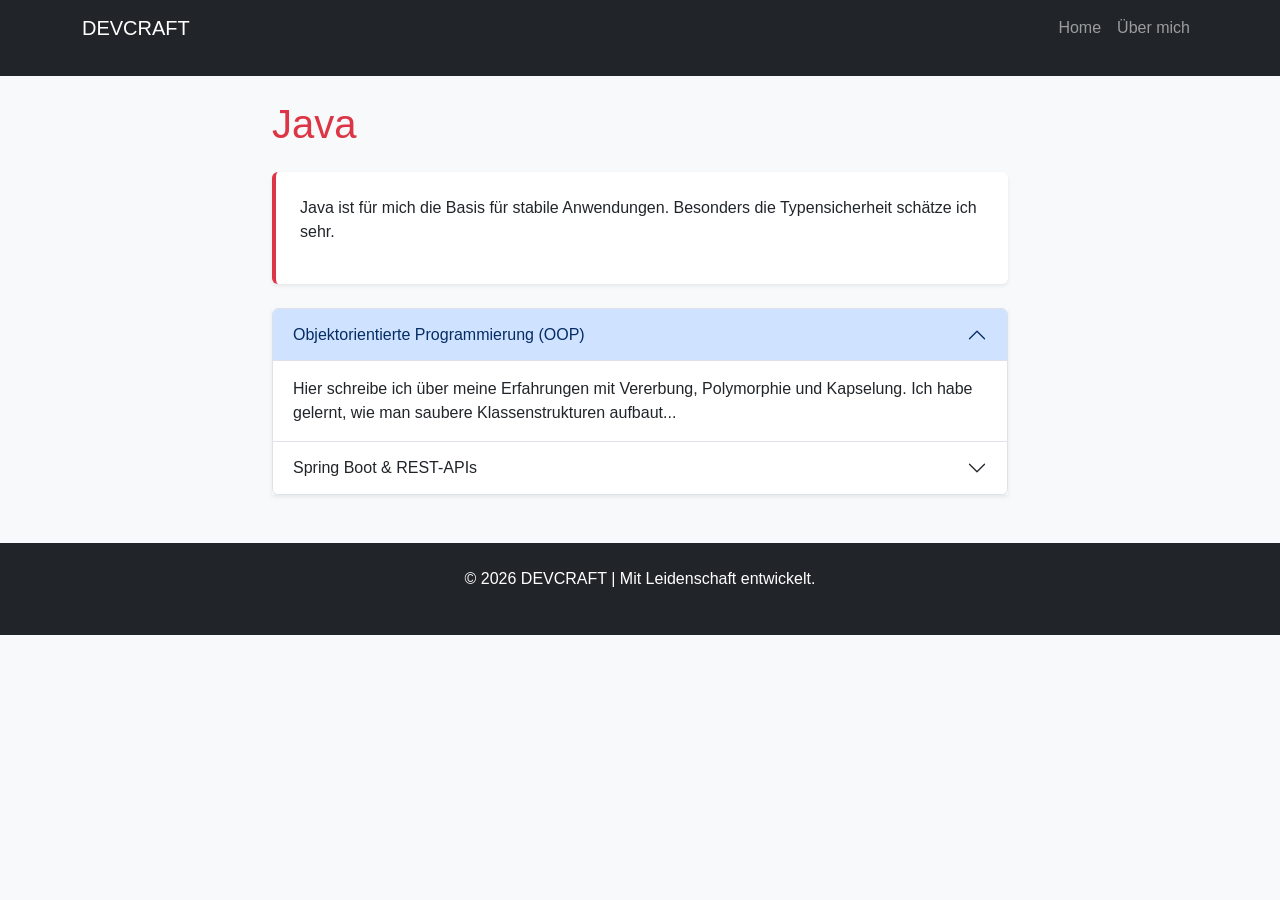
==== java.html @ 064e0e9d "Seite für mein Profilbild" ====
<!DOCTYPE html>
<html lang="de">
<head>
    <meta charset="UTF-8">

    <meta name="viewport" content="width=device-width, initial-scale=1.0">

    <title>Java | DEVCRAFT</title>

    <link href="https://cdn.jsdelivr.net/npm/bootstrap@5.3.0/dist/css/bootstrap.min.css" rel="stylesheet">

    <link rel="stylesheet" href="style.css">
</head>

<body class="bg-light">

<nav class="navbar navbar-expand-lg navbar-dark bg-dark sticky-top">
    <div class="container">
        <a class="navbar-brand" href="index.html">DEVCRAFT</a>
        <button class="navbar-toggler" type="button" data-bs-toggle="collapse" data-bs-target="#navbarNav">
            <span class="navbar-toggler-icon"></span>
        </button>
        <div class="collapse navbar-collapse" id="navbarNav">
            <ul class="navbar-nav ms-auto">
                <li class="nav-item"><a class="nav-link" href="index.html">Home</a></li>
                <li class="nav-item"><a class="nav-link" href="about-me.html">Über mich</a></li>
            </ul>
        </div>
    </div>
</nav>

<div class="container">
    <div class="row justify-content-center">
        <div class="col-lg-8">

            <h1 class="mb-4 mt-4"><span class="text-danger">Java</span></h1>

            <div class="mt-4 mb-4 p-4 bg-white rounded shadow-sm border-start border-danger border-4">
                <p>Java ist für mich die Basis für stabile Anwendungen. Besonders die Typensicherheit schätze ich
                    sehr.</p>
            </div>

            <div class="accordion shadow-sm" id="javaAccordion">
                <div class="accordion-item">
                    <h2 class="accordion-header">
                        <button class="accordion-button" type="button" data-bs-toggle="collapse"
                                data-bs-target="#topic1">
                            Objektorientierte Programmierung (OOP)
                        </button>
                    </h2>
                    <div id="topic1" class="accordion-collapse collapse show" data-bs-parent="#javaAccordion">
                        <div class="accordion-body">
                            Hier schreibe ich über meine Erfahrungen mit Vererbung, Polymorphie und Kapselung. Ich habe
                            gelernt, wie man saubere Klassenstrukturen aufbaut...
                        </div>
                    </div>
                </div>

                <div class="accordion-item">
                    <h2 class="accordion-header">
                        <button class="accordion-button collapsed" type="button" data-bs-toggle="collapse"
                                data-bs-target="#topic2">
                            Spring Boot & REST-APIs
                        </button>
                    </h2>
                    <div id="topic2" class="accordion-collapse collapse" data-bs-parent="#javaAccordion">
                        <div class="accordion-body">
                            In diesem Bereich habe ich an Backend-Services gearbeitet. Die Anbindung von Datenbanken via
                            JPA/Hibernate war ein zentraler Punkt...
                        </div>
                    </div>
                </div>
            </div>
        </div>
    </div>
</div>

<footer class="bg-dark text-white text-center py-4 mt-5">
    <div class="container">
        <p class="mb-0">&copy; 2026 DEVCRAFT | Mit Leidenschaft entwickelt.</p>
    </div>
</footer>

<script src="https://cdn.jsdelivr.net/npm/bootstrap@5.3.0/dist/js/bootstrap.bundle.min.js"></script>
</body>
</html>
---- style.css ----
html {
    box-sizing: border-box;
}

*, *::before, *::after {
    box-sizing: inherit;
}


body {
    font-family: 'Segoe UI', Tahoma, Geneva, Verdana, sans-serif;
}

.hero-section {
    background: #f8f9fa;
    padding: 100px 0;
}

.feature-icon {
    font-size: 2.5rem;
    color: #0d6efd;
}

footer {
    background: #212529;
    color: white;
    padding: 40px 0;
}

.container {
    margin-bottom: 20px;
}

#features .p-3 {
    transition: all 0.3s ease-in-out;
    border-radius: 10px;
    background-color: #f8f9fa;
}


#features .p-3:hover {
    transform: translateY(-10px);
    box-shadow: 0 10px 20px rgba(0, 0, 0, 0.1);
    background-color: #f8f9fa;
    cursor: pointer;
}

.about-image {
    border-radius: 20px;
    box-shadow: 0 10px 30px rgba(0, 0, 0, 0.1);
    max-width: 100%;
    height: auto;
}

.social-link {
    font-size: 1.5rem;
    color: #333;
    margin-right: 15px;
    transition: color 0.3s;
}

.social-link:hover {
    color: #0d6efd;
}

.hero-mini {
    background-color: #f8f9fa;
    padding: 60px 0;
}
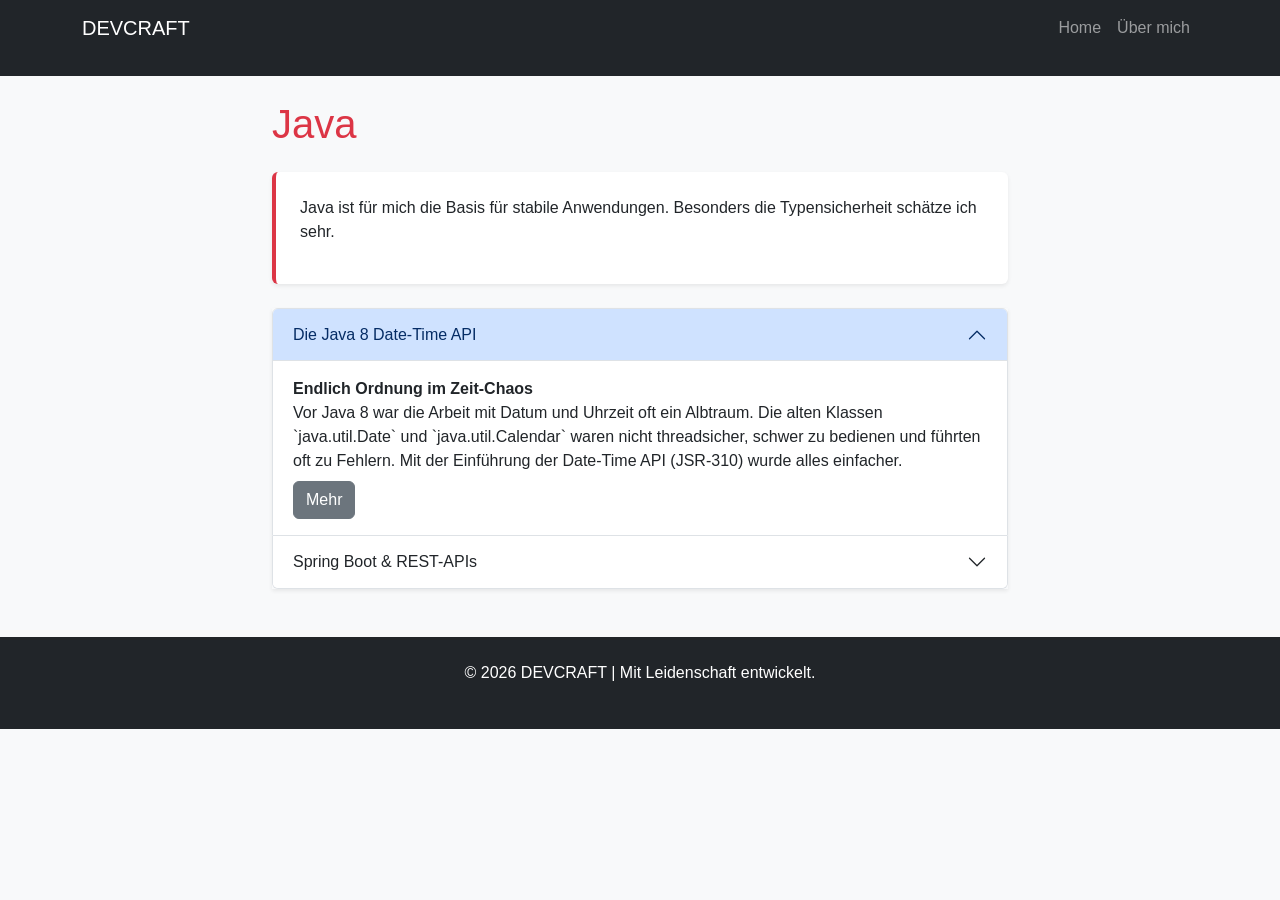
==== commit dc50b55a: "Neue Blog-Seiten" ====
--- a/java.html
+++ b/java.html
@@ -45,13 +45,16 @@
                     <h2 class="accordion-header">
                         <button class="accordion-button" type="button" data-bs-toggle="collapse"
                                 data-bs-target="#topic1">
-                            Objektorientierte Programmierung (OOP)
+                            Die Java 8 Date-Time API
                         </button>
                     </h2>
                     <div id="topic1" class="accordion-collapse collapse show" data-bs-parent="#javaAccordion">
                         <div class="accordion-body">
-                            Hier schreibe ich über meine Erfahrungen mit Vererbung, Polymorphie und Kapselung. Ich habe
-                            gelernt, wie man saubere Klassenstrukturen aufbaut...
+                            <div><strong>Endlich Ordnung im Zeit-Chaos</strong></div>
+                            Vor Java 8 war die Arbeit mit Datum und Uhrzeit oft ein Albtraum. Die alten Klassen `java.util.Date` und `java.util.Calendar` waren nicht threadsicher, schwer zu bedienen und führten oft zu Fehlern. Mit der Einführung der Date-Time API (JSR-310) wurde alles einfacher.
+                            <div class="mt-2">
+                                <a href="blog/java/blog-java-datetime.html" class="btn btn-secondary"><i class="bi bi-arrow-left"></i> Mehr</a>
+                            </div>
                         </div>
                     </div>
                 </div>
--- a/style.css
+++ b/style.css
@@ -67,4 +67,45 @@
 .hero-mini {
     background-color: #f8f9fa;
     padding: 60px 0;
+}
+
+.blog-header {
+    background: linear-gradient(rgba(0, 0, 0, 0.7), rgba(0, 0, 0, 0.7)), url('https://images.unsplash.com/photo-1501139083538-0139583c060f?auto=format&fit=crop&w=1200&q=80');
+    background-size: cover;
+    background-position: center;
+    color: white;
+    padding: 100px 0;
+}
+
+pre {
+    background-color: #f8f9fa;
+    padding: 15px;
+    border-radius: 8px;
+    border-left: 5px solid #0d6efd;
+    overflow-x: auto;
+}
+
+.sidebar-card {
+    border: none;
+    background-color: #f8f9fa;
+}
+
+.badge-java {
+    background-color: #e76f51;
+}
+
+
+.feature-box {
+    transition: all 0.3s ease;
+    border-radius: 10px;
+}
+
+.feature-box:hover {
+    background-color: #f8f9fa; /* Ganz dezenter Grauton beim Hover */
+    transform: translateY(-5px); /* Leichter Schwebe-Effekt */
+}
+
+/* Verhindert, dass der Link blau unterstrichen wird */
+.stretched-link::after {
+    z-index: 1;
 }
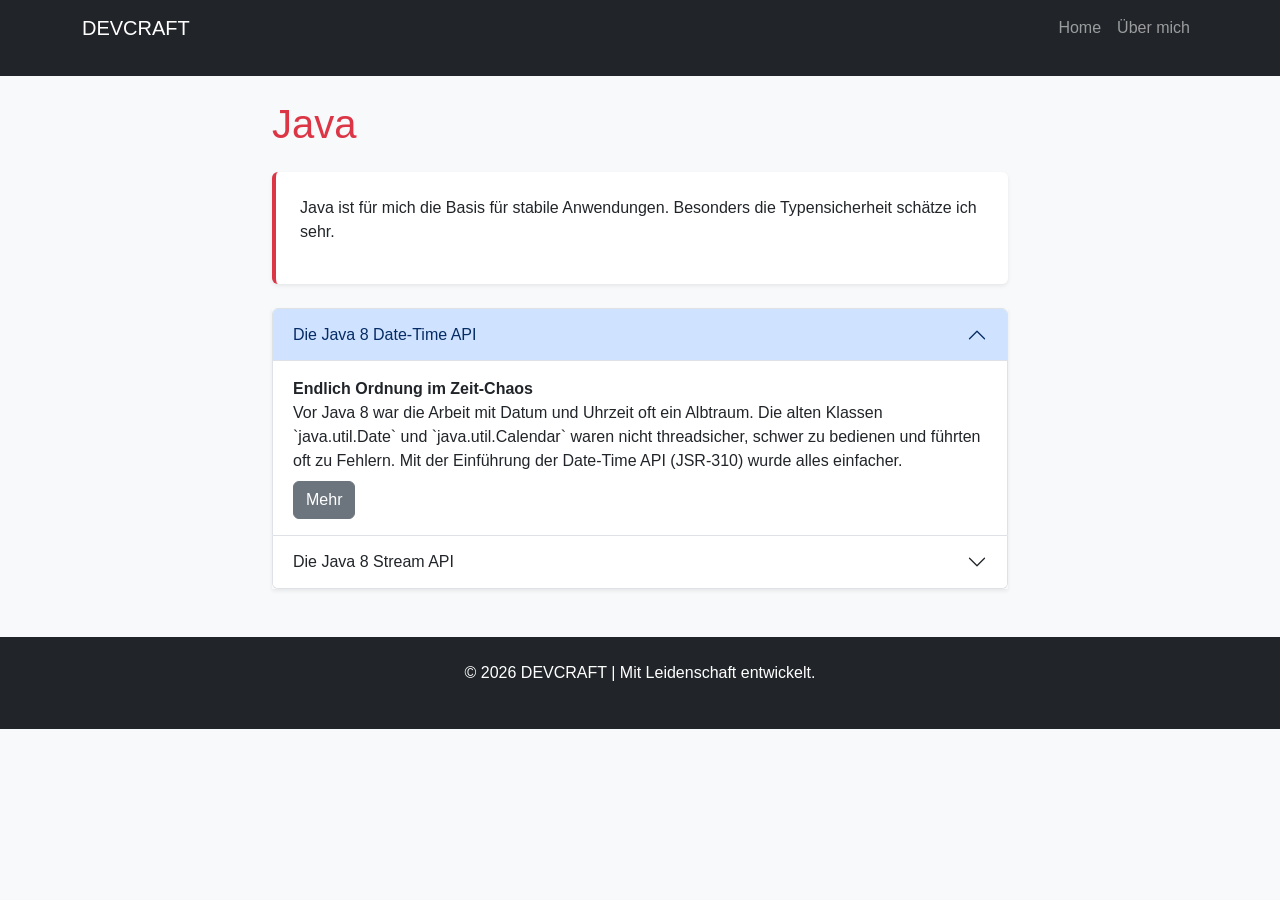
==== commit 11c984a8: "einige Verbesserungen" ====
--- a/java.html
+++ b/java.html
@@ -9,7 +9,7 @@
 
     <link href="https://cdn.jsdelivr.net/npm/bootstrap@5.3.0/dist/css/bootstrap.min.css" rel="stylesheet">
 
-    <link rel="stylesheet" href="style.css">
+    <link rel="stylesheet" href="css/style.css">
 </head>
 
 <body class="bg-light">
@@ -51,9 +51,13 @@
                     <div id="topic1" class="accordion-collapse collapse show" data-bs-parent="#javaAccordion">
                         <div class="accordion-body">
                             <div><strong>Endlich Ordnung im Zeit-Chaos</strong></div>
-                            Vor Java 8 war die Arbeit mit Datum und Uhrzeit oft ein Albtraum. Die alten Klassen `java.util.Date` und `java.util.Calendar` waren nicht threadsicher, schwer zu bedienen und führten oft zu Fehlern. Mit der Einführung der Date-Time API (JSR-310) wurde alles einfacher.
+                            Vor Java 8 war die Arbeit mit Datum und Uhrzeit oft ein Albtraum. Die alten Klassen
+                            `java.util.Date` und `java.util.Calendar` waren nicht threadsicher, schwer zu bedienen und
+                            führten oft zu Fehlern. Mit der Einführung der Date-Time API (JSR-310) wurde alles
+                            einfacher.
                             <div class="mt-2">
-                                <a href="blog/java/blog-java-datetime.html" class="btn btn-secondary"><i class="bi bi-arrow-left"></i> Mehr</a>
+                                <a href="blog/java/blog-java-datetime.html" class="btn btn-secondary"><i
+                                        class="bi bi-arrow-left"></i> Mehr</a>
                             </div>
                         </div>
                     </div>
@@ -63,13 +67,19 @@
                     <h2 class="accordion-header">
                         <button class="accordion-button collapsed" type="button" data-bs-toggle="collapse"
                                 data-bs-target="#topic2">
-                            Spring Boot & REST-APIs
+                            Die Java 8 Stream API
                         </button>
                     </h2>
                     <div id="topic2" class="accordion-collapse collapse" data-bs-parent="#javaAccordion">
                         <div class="accordion-body">
-                            In diesem Bereich habe ich an Backend-Services gearbeitet. Die Anbindung von Datenbanken via
-                            JPA/Hibernate war ein zentraler Punkt...
+                            <div><strong>Effiziente Datenverarbeitung mit Streams</strong></div>
+                            Die mit Java 8 eingeführte Stream API hat die Art und Weise, wie wir mit Collections
+                            arbeiten, revolutioniert. Anstatt Collections imperativ mit for-each-Schleifen zu
+                            durchlaufen, beschreiben wir nun funktional, was mit den Daten geschehen soll – nicht wie.
+                            <div class="mt-2">
+                                <a href="blog/java/blog-java-stream-api.html" class="btn btn-secondary"><i
+                                        class="bi bi-arrow-left"></i> Mehr</a>
+                            </div>
                         </div>
                     </div>
                 </div>
--- a/css/style.css
+++ b/css/style.css
@@ -0,0 +1,115 @@
+
+html {
+    box-sizing: border-box;
+}
+
+*, *::before, *::after {
+    box-sizing: inherit;
+}
+
+
+body {
+    font-family: 'Segoe UI', Tahoma, Geneva, Verdana, sans-serif;
+}
+
+.hero-section {
+    background: #f8f9fa;
+    padding: 100px 0;
+}
+
+.feature-icon {
+    font-size: 2.5rem;
+    color: #0d6efd;
+}
+
+footer {
+    background: #212529;
+    color: white;
+    padding: 40px 0;
+}
+
+.container {
+    margin-bottom: 20px;
+}
+
+#features .p-3 {
+    transition: all 0.3s ease-in-out;
+    border-radius: 10px;
+    background-color: #f8f9fa;
+}
+
+
+#features .p-3:hover {
+    transform: translateY(-10px);
+    box-shadow: 0 10px 20px rgba(0, 0, 0, 0.1);
+    background-color: #f8f9fa;
+    cursor: pointer;
+}
+
+.about-image {
+    border-radius: 20px;
+    box-shadow: 0 10px 30px rgba(0, 0, 0, 0.1);
+    max-width: 100%;
+    height: auto;
+}
+
+.social-link {
+    font-size: 1.5rem;
+    color: #333;
+    margin-right: 15px;
+    transition: color 0.3s;
+}
+
+.social-link:hover {
+    color: #0d6efd;
+}
+
+.hero-mini {
+    background-color: #f8f9fa;
+    padding: 60px 0;
+}
+
+.blog-header {
+    background: linear-gradient(rgba(0, 0, 0, 0.7), rgba(0, 0, 0, 0.7)), url('../img/blog-java.png');
+    background-size: cover;
+    background-position: center;
+    color: white;
+    padding: 100px 0;
+}
+
+pre {
+    background-color: #f8f9fa;
+    padding: 15px;
+    border-radius: 8px;
+    border-left: 5px solid #0d6efd;
+    overflow-x: auto;
+}
+
+.sidebar-card {
+    border: none;
+    background-color: #f8f9fa;
+}
+
+.badge-java {
+    background-color: #e76f51;
+}
+
+
+.feature-box {
+    transition: all 0.3s ease;
+    border-radius: 10px;
+}
+
+.feature-box:hover {
+    background-color: #f8f9fa; /* Ganz dezenter Grauton beim Hover */
+    transform: translateY(-5px); /* Leichter Schwebe-Effekt */
+}
+
+/* Verhindert, dass der Link blau unterstrichen wird */
+.stretched-link::after {
+    z-index: 1;
+}
+
+.inactive {
+    background-color: #eee !important;
+}
